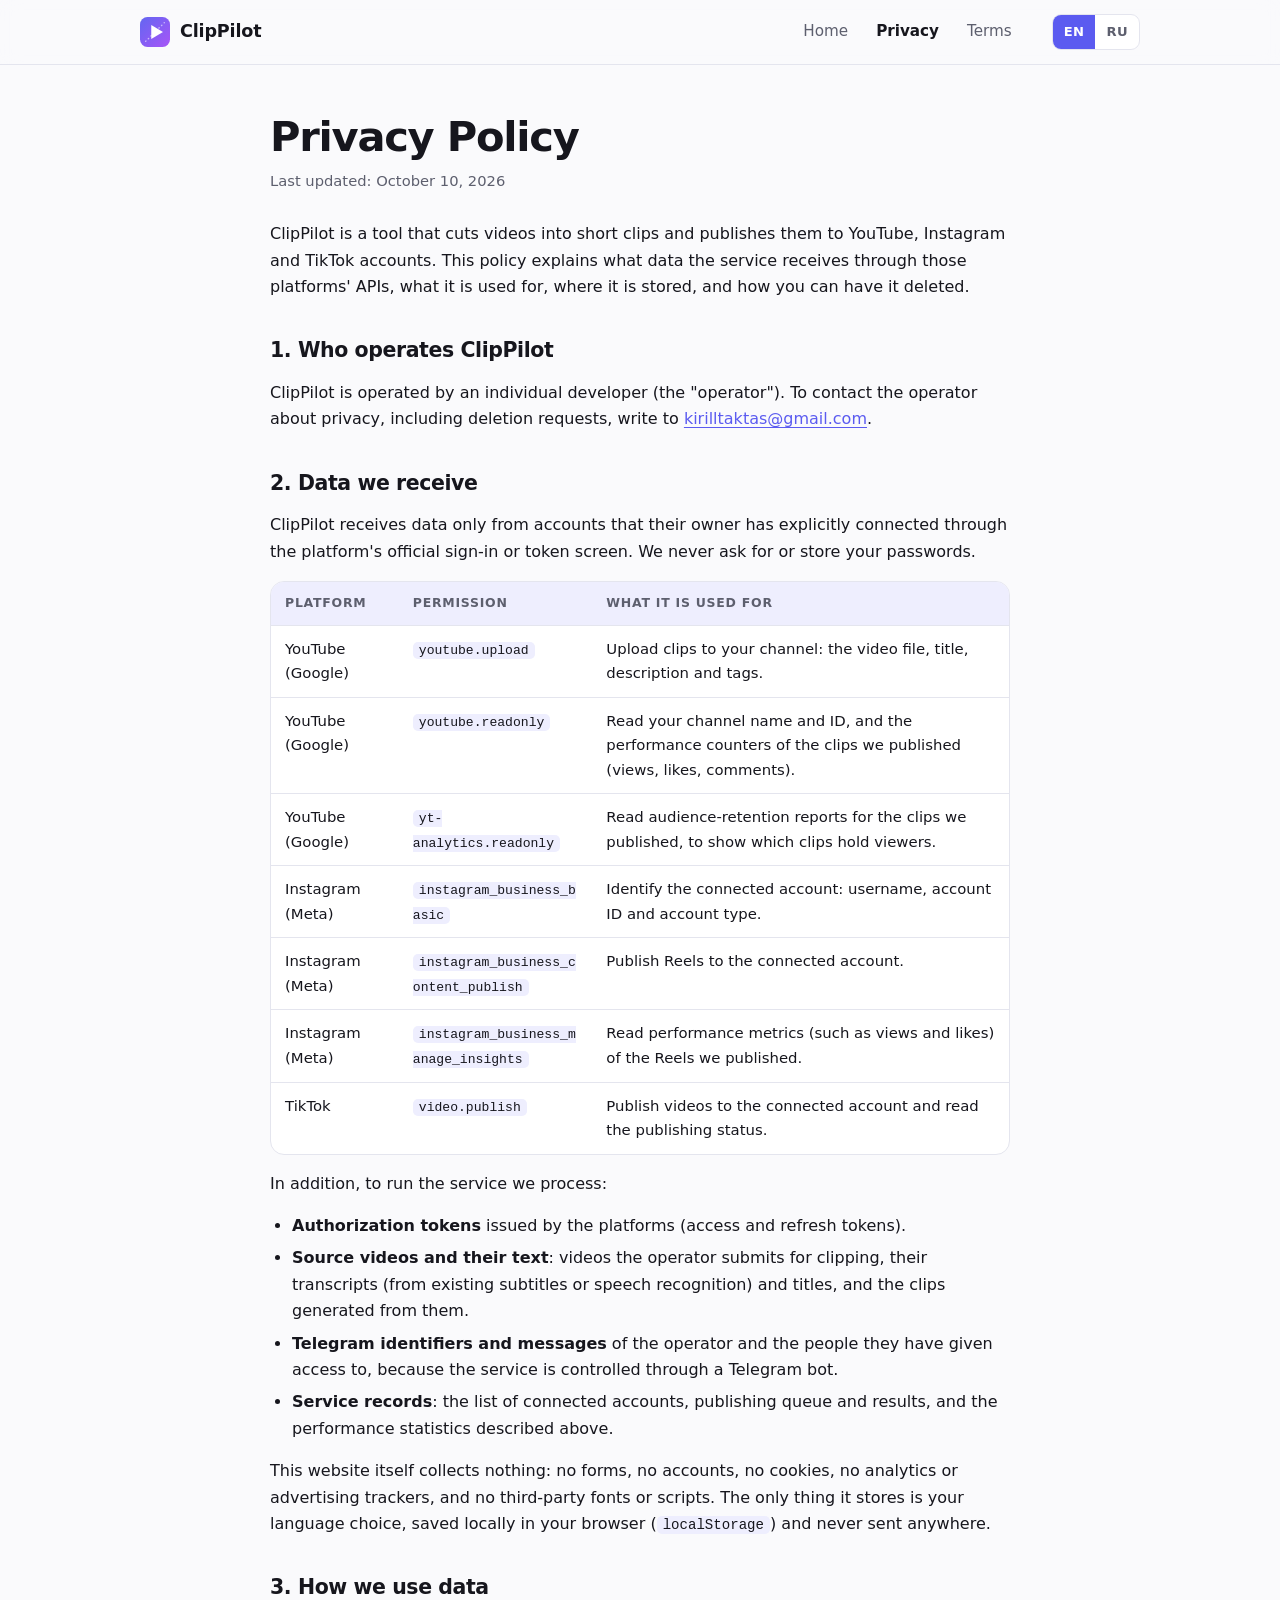
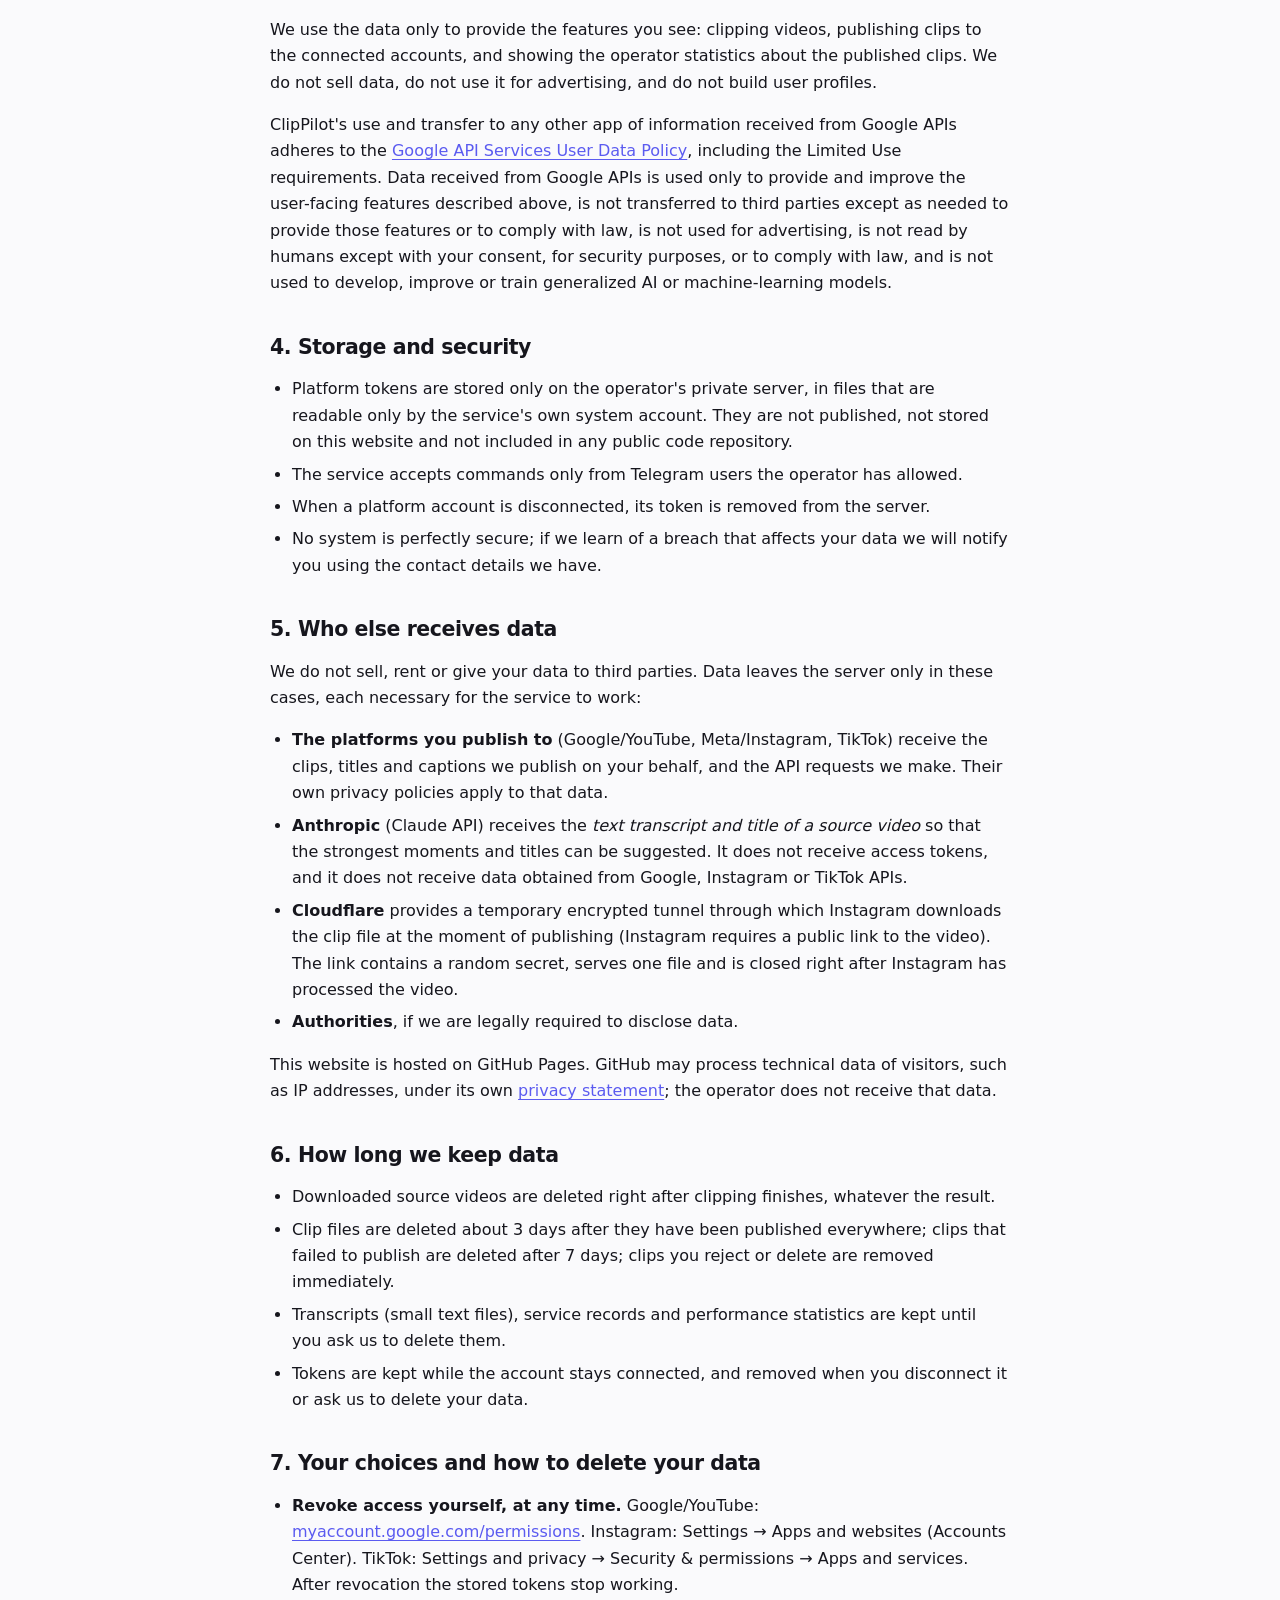
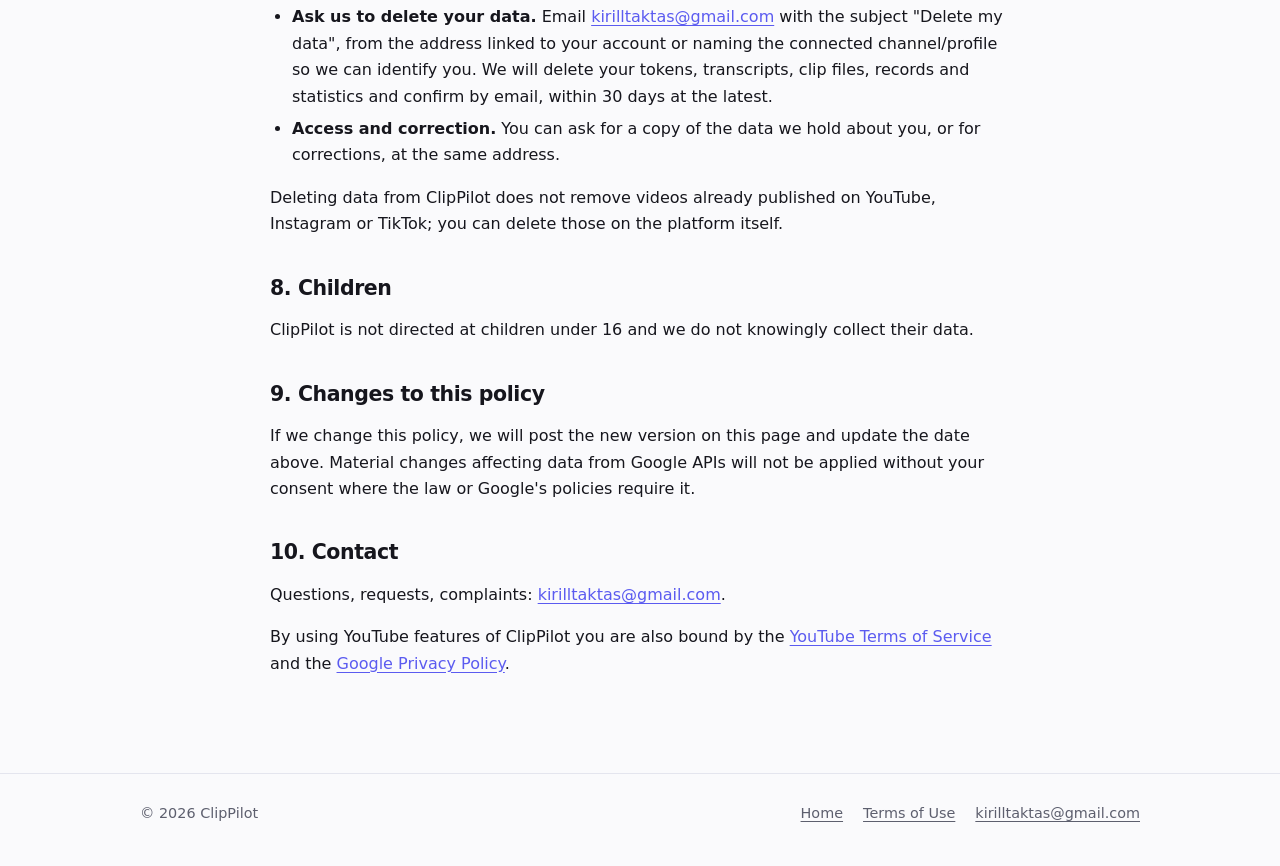
==== site/privacy.html @ 5486f6aa "Add files via upload" ====
<!doctype html>
<html lang="en">
<head>
<meta charset="utf-8">
<meta name="viewport" content="width=device-width, initial-scale=1">
<title data-en="Privacy Policy — ClipPilot" data-ru="Политика конфиденциальности — ClipPilot">Privacy Policy — ClipPilot</title>
<meta name="description" content="How ClipPilot handles data received through the YouTube, Instagram and TikTok APIs, how it is stored, and how to have it deleted." data-en="How ClipPilot handles data received through the YouTube, Instagram and TikTok APIs, how it is stored, and how to have it deleted." data-ru="Как ClipPilot обращается с данными, полученными через API YouTube, Instagram и TikTok, как они хранятся и как их удалить.">
<link rel="icon" type="image/svg+xml" href="assets/logo.svg">
<link rel="stylesheet" href="assets/style.css">
<script src="assets/lang.js"></script>
</head>
<body>

<header class="site-header">
  <div class="wrap">
    <a class="brand" href="index.html"><img src="assets/logo.svg" alt="">ClipPilot</a>
    <nav class="nav" aria-label="Main">
      <a href="index.html"><span lang="en">Home</span><span lang="ru">Главная</span></a>
      <a href="privacy.html" aria-current="page"><span lang="en">Privacy</span><span lang="ru">Конфиденциальность</span></a>
      <a href="terms.html"><span lang="en">Terms</span><span lang="ru">Условия</span></a>
    </nav>
    <div class="lang-switch" role="group" aria-label="Language">
      <button type="button" data-set-lang="en" aria-pressed="true">EN</button>
      <button type="button" data-set-lang="ru" aria-pressed="false">RU</button>
    </div>
  </div>
</header>

<main>
<div class="wrap narrow">

<!-- ===================== ENGLISH ===================== -->
<article class="doc" lang="en">
  <h1>Privacy Policy</h1>
  <p class="meta">Last updated: October 10, 2026</p>

  <p class="summary">ClipPilot is a tool that cuts videos into short clips and publishes them to YouTube, Instagram and TikTok accounts. This policy explains what data the service receives through those platforms' APIs, what it is used for, where it is stored, and how you can have it deleted.</p>

  <h2>1. Who operates ClipPilot</h2>
  <p>ClipPilot is operated by an individual developer (the "operator"). To contact the operator about privacy, including deletion requests, write to <a href="mailto:kirilltaktas@gmail.com">kirilltaktas@gmail.com</a>.</p>

  <h2>2. Data we receive</h2>
  <p>ClipPilot receives data only from accounts that their owner has explicitly connected through the platform's official sign-in or token screen. We never ask for or store your passwords.</p>
  <div class="table-wrap">
    <table>
      <thead><tr><th>Platform</th><th>Permission</th><th>What it is used for</th></tr></thead>
      <tbody>
        <tr><td>YouTube (Google)</td><td><code>youtube.upload</code></td><td>Upload clips to your channel: the video file, title, description and tags.</td></tr>
        <tr><td>YouTube (Google)</td><td><code>youtube.readonly</code></td><td>Read your channel name and ID, and the performance counters of the clips we published (views, likes, comments).</td></tr>
        <tr><td>YouTube (Google)</td><td><code>yt-analytics.readonly</code></td><td>Read audience-retention reports for the clips we published, to show which clips hold viewers.</td></tr>
        <tr><td>Instagram (Meta)</td><td><code>instagram_business_basic</code></td><td>Identify the connected account: username, account ID and account type.</td></tr>
        <tr><td>Instagram (Meta)</td><td><code>instagram_business_content_publish</code></td><td>Publish Reels to the connected account.</td></tr>
        <tr><td>Instagram (Meta)</td><td><code>instagram_business_manage_insights</code></td><td>Read performance metrics (such as views and likes) of the Reels we published.</td></tr>
        <tr><td>TikTok</td><td><code>video.publish</code></td><td>Publish videos to the connected account and read the publishing status.</td></tr>
      </tbody>
    </table>
  </div>
  <p>In addition, to run the service we process:</p>
  <ul>
    <li><strong>Authorization tokens</strong> issued by the platforms (access and refresh tokens).</li>
    <li><strong>Source videos and their text</strong>: videos the operator submits for clipping, their transcripts (from existing subtitles or speech recognition) and titles, and the clips generated from them.</li>
    <li><strong>Telegram identifiers and messages</strong> of the operator and the people they have given access to, because the service is controlled through a Telegram bot.</li>
    <li><strong>Service records</strong>: the list of connected accounts, publishing queue and results, and the performance statistics described above.</li>
  </ul>
  <p>This website itself collects nothing: no forms, no accounts, no cookies, no analytics or advertising trackers, and no third-party fonts or scripts. The only thing it stores is your language choice, saved locally in your browser (<code>localStorage</code>) and never sent anywhere.</p>

  <h2>3. How we use data</h2>
  <p>We use the data only to provide the features you see: clipping videos, publishing clips to the connected accounts, and showing the operator statistics about the published clips. We do not sell data, do not use it for advertising, and do not build user profiles.</p>
  <p>ClipPilot's use and transfer to any other app of information received from Google APIs adheres to the <a href="https://developers.google.com/terms/api-services-user-data-policy" rel="noopener">Google API Services User Data Policy</a>, including the Limited Use requirements. Data received from Google APIs is used only to provide and improve the user-facing features described above, is not transferred to third parties except as needed to provide those features or to comply with law, is not used for advertising, is not read by humans except with your consent, for security purposes, or to comply with law, and is not used to develop, improve or train generalized AI or machine-learning models.</p>

  <h2>4. Storage and security</h2>
  <ul>
    <li>Platform tokens are stored only on the operator's private server, in files that are readable only by the service's own system account. They are not published, not stored on this website and not included in any public code repository.</li>
    <li>The service accepts commands only from Telegram users the operator has allowed.</li>
    <li>When a platform account is disconnected, its token is removed from the server.</li>
    <li>No system is perfectly secure; if we learn of a breach that affects your data we will notify you using the contact details we have.</li>
  </ul>

  <h2>5. Who else receives data</h2>
  <p>We do not sell, rent or give your data to third parties. Data leaves the server only in these cases, each necessary for the service to work:</p>
  <ul>
    <li><strong>The platforms you publish to</strong> (Google/YouTube, Meta/Instagram, TikTok) receive the clips, titles and captions we publish on your behalf, and the API requests we make. Their own privacy policies apply to that data.</li>
    <li><strong>Anthropic</strong> (Claude API) receives the <em>text transcript and title of a source video</em> so that the strongest moments and titles can be suggested. It does not receive access tokens, and it does not receive data obtained from Google, Instagram or TikTok APIs.</li>
    <li><strong>Cloudflare</strong> provides a temporary encrypted tunnel through which Instagram downloads the clip file at the moment of publishing (Instagram requires a public link to the video). The link contains a random secret, serves one file and is closed right after Instagram has processed the video.</li>
    <li><strong>Authorities</strong>, if we are legally required to disclose data.</li>
  </ul>
  <p>This website is hosted on GitHub Pages. GitHub may process technical data of visitors, such as IP addresses, under its own <a href="https://docs.github.com/en/site-policy/privacy-policies/github-general-privacy-statement" rel="noopener">privacy statement</a>; the operator does not receive that data.</p>

  <h2>6. How long we keep data</h2>
  <ul>
    <li>Downloaded source videos are deleted right after clipping finishes, whatever the result.</li>
    <li>Clip files are deleted about 3 days after they have been published everywhere; clips that failed to publish are deleted after 7 days; clips you reject or delete are removed immediately.</li>
    <li>Transcripts (small text files), service records and performance statistics are kept until you ask us to delete them.</li>
    <li>Tokens are kept while the account stays connected, and removed when you disconnect it or ask us to delete your data.</li>
  </ul>

  <h2 id="delete">7. Your choices and how to delete your data</h2>
  <ul>
    <li><strong>Revoke access yourself, at any time.</strong> Google/YouTube: <a href="https://myaccount.google.com/permissions" rel="noopener">myaccount.google.com/permissions</a>. Instagram: Settings → Apps and websites (Accounts Center). TikTok: Settings and privacy → Security &amp; permissions → Apps and services. After revocation the stored tokens stop working.</li>
    <li><strong>Ask us to delete your data.</strong> Email <a href="mailto:kirilltaktas@gmail.com">kirilltaktas@gmail.com</a> with the subject "Delete my data", from the address linked to your account or naming the connected channel/profile so we can identify you. We will delete your tokens, transcripts, clip files, records and statistics and confirm by email, within 30 days at the latest.</li>
    <li><strong>Access and correction.</strong> You can ask for a copy of the data we hold about you, or for corrections, at the same address.</li>
  </ul>
  <p>Deleting data from ClipPilot does not remove videos already published on YouTube, Instagram or TikTok; you can delete those on the platform itself.</p>

  <h2>8. Children</h2>
  <p>ClipPilot is not directed at children under 16 and we do not knowingly collect their data.</p>

  <h2>9. Changes to this policy</h2>
  <p>If we change this policy, we will post the new version on this page and update the date above. Material changes affecting data from Google APIs will not be applied without your consent where the law or Google's policies require it.</p>

  <h2>10. Contact</h2>
  <p>Questions, requests, complaints: <a href="mailto:kirilltaktas@gmail.com">kirilltaktas@gmail.com</a>.</p>
  <p>By using YouTube features of ClipPilot you are also bound by the <a href="https://www.youtube.com/t/terms" rel="noopener">YouTube Terms of Service</a> and the <a href="https://policies.google.com/privacy" rel="noopener">Google Privacy Policy</a>.</p>
</article>

<!-- ===================== РУССКИЙ ===================== -->
<article class="doc" lang="ru">
  <h1>Политика конфиденциальности</h1>
  <p class="meta">Обновлено: 10 октября 2026 г.</p>

  <p class="summary">ClipPilot — инструмент, который нарезает видео на короткие клипы и публикует их в аккаунты YouTube, Instagram и TikTok. Здесь описано, какие данные сервис получает через API этих площадок, для чего они нужны, где хранятся и как их удалить.</p>

  <h2>1. Кто управляет ClipPilot</h2>
  <p>ClipPilot управляется частным разработчиком (далее — «оператор»). По вопросам конфиденциальности, включая удаление данных, пишите на <a href="mailto:kirilltaktas@gmail.com">kirilltaktas@gmail.com</a>.</p>

  <h2>2. Какие данные мы получаем</h2>
  <p>ClipPilot получает данные только из тех аккаунтов, которые их владелец сам подключил через официальный вход или экран выдачи токена площадки. Мы никогда не запрашиваем и не храним ваши пароли.</p>
  <div class="table-wrap">
    <table>
      <thead><tr><th>Площадка</th><th>Разрешение</th><th>Для чего используется</th></tr></thead>
      <tbody>
        <tr><td>YouTube (Google)</td><td><code>youtube.upload</code></td><td>Загрузка клипов на ваш канал: видеофайл, заголовок, описание и теги.</td></tr>
        <tr><td>YouTube (Google)</td><td><code>youtube.readonly</code></td><td>Чтение названия и ID вашего канала и счётчиков опубликованных нами клипов (просмотры, лайки, комментарии).</td></tr>
        <tr><td>YouTube (Google)</td><td><code>yt-analytics.readonly</code></td><td>Чтение отчётов об удержании зрителей по опубликованным нами клипам — чтобы видеть, какие клипы удерживают аудиторию.</td></tr>
        <tr><td>Instagram (Meta)</td><td><code>instagram_business_basic</code></td><td>Определение подключённого аккаунта: имя пользователя, ID и тип аккаунта.</td></tr>
        <tr><td>Instagram (Meta)</td><td><code>instagram_business_content_publish</code></td><td>Публикация Reels в подключённый аккаунт.</td></tr>
        <tr><td>Instagram (Meta)</td><td><code>instagram_business_manage_insights</code></td><td>Чтение показателей (например, просмотров и лайков) опубликованных нами Reels.</td></tr>
        <tr><td>TikTok</td><td><code>video.publish</code></td><td>Публикация видео в подключённый аккаунт и чтение статуса публикации.</td></tr>
      </tbody>
    </table>
  </div>
  <p>Кроме того, для работы сервиса мы обрабатываем:</p>
  <ul>
    <li><strong>Токены авторизации</strong>, выданные площадками (токены доступа и обновления).</li>
    <li><strong>Исходные видео и их текст</strong>: видео, которые оператор отправляет на нарезку, их транскрипты (из готовых субтитров или распознавания речи) и названия, а также созданные из них клипы.</li>
    <li><strong>Идентификаторы и сообщения в Telegram</strong> оператора и людей, которым он дал доступ, — сервис управляется через Telegram-бота.</li>
    <li><strong>Служебные записи</strong>: список подключённых аккаунтов, очередь публикаций и их результаты, статистика, описанная выше.</li>
  </ul>
  <p>Сам этот сайт ничего не собирает: на нём нет форм, аккаунтов, cookie, аналитики и рекламных трекеров, нет сторонних шрифтов и скриптов. Единственное, что он запоминает, — выбранный вами язык: он сохраняется локально в вашем браузере (<code>localStorage</code>) и никуда не передаётся.</p>

  <h2>3. Как мы используем данные</h2>
  <p>Мы используем данные только для функций, которые вы видите: нарезка видео, публикация клипов в подключённые аккаунты и показ оператору статистики по опубликованным клипам. Мы не продаём данные, не используем их для рекламы и не составляем профили пользователей.</p>
  <p>Использование и передача любому другому приложению информации, полученной из Google API, соответствует <a href="https://developers.google.com/terms/api-services-user-data-policy" rel="noopener">Политике Google в отношении пользовательских данных в API-сервисах</a>, включая требования об ограниченном использовании (Limited Use). Данные из Google API используются только для работы описанных функций; не передаются третьим лицам, кроме случаев, когда это нужно для этих функций или требуется законом; не используются для рекламы; не просматриваются людьми, кроме случаев вашего согласия, безопасности или требования закона; не применяются для разработки, улучшения или обучения универсальных моделей ИИ и машинного обучения.</p>

  <h2>4. Хранение и защита</h2>
  <ul>
    <li>Токены площадок хранятся только на личном сервере оператора, в файлах, доступных лишь системной учётной записи самого сервиса. Они не публикуются, не лежат на этом сайте и не входят ни в один публичный репозиторий кода.</li>
    <li>Сервис принимает команды только от пользователей Telegram, которым оператор разрешил доступ.</li>
    <li>При отключении аккаунта площадки его токен удаляется с сервера.</li>
    <li>Абсолютно защищённых систем не бывает; если мы узнаем об утечке, затрагивающей ваши данные, мы сообщим вам по известным нам контактам.</li>
  </ul>

  <h2>5. Кто ещё получает данные</h2>
  <p>Мы не продаём, не сдаём в аренду и не передаём ваши данные третьим лицам. Данные покидают сервер только в следующих случаях, и каждый из них необходим для работы сервиса:</p>
  <ul>
    <li><strong>Площадки, на которые вы публикуете</strong> (Google/YouTube, Meta/Instagram, TikTok), получают клипы, заголовки и подписи, которые мы публикуем от вашего имени, и наши API-запросы. К этим данным применяются их собственные политики конфиденциальности.</li>
    <li><strong>Anthropic</strong> (Claude API) получает <em>текстовый транскрипт и название исходного видео</em>, чтобы предложить самые сильные моменты и заголовки. Токены доступа и данные, полученные через API Google, Instagram или TikTok, туда не передаются.</li>
    <li><strong>Cloudflare</strong> даёт временный зашифрованный туннель, через который Instagram скачивает файл клипа в момент публикации (Instagram требует публичную ссылку на видео). Ссылка содержит случайный секрет, отдаёт один файл и закрывается сразу после того, как Instagram обработал видео.</li>
    <li><strong>Государственные органы</strong> — если мы обязаны раскрыть данные по закону.</li>
  </ul>
  <p>Сайт размещён на GitHub Pages. GitHub может обрабатывать технические данные посетителей, например IP-адреса, по своему <a href="https://docs.github.com/en/site-policy/privacy-policies/github-general-privacy-statement" rel="noopener">положению о конфиденциальности</a>; оператор эти данные не получает.</p>

  <h2>6. Как долго мы храним данные</h2>
  <ul>
    <li>Скачанные исходные видео удаляются сразу после завершения нарезки, при любом результате.</li>
    <li>Файлы клипов удаляются примерно через 3 дня после публикации на всех площадках; клипы, которые не удалось опубликовать, — через 7 дней; клипы, которые вы отклонили или удалили, — сразу.</li>
    <li>Транскрипты (небольшие текстовые файлы), служебные записи и статистика хранятся, пока вы не попросите их удалить.</li>
    <li>Токены хранятся, пока аккаунт подключён, и удаляются при отключении аккаунта или по вашему запросу на удаление данных.</li>
  </ul>

  <h2 id="delete-ru">7. Ваши возможности и как удалить данные</h2>
  <ul>
    <li><strong>Отозвать доступ можно самому в любой момент.</strong> Google/YouTube: <a href="https://myaccount.google.com/permissions" rel="noopener">myaccount.google.com/permissions</a>. Instagram: Настройки → Приложения и сайты (Центр аккаунтов). TikTok: Настройки и конфиденциальность → Безопасность и разрешения → Приложения и сервисы. После отзыва сохранённые токены перестают работать.</li>
    <li><strong>Попросить нас удалить ваши данные.</strong> Напишите на <a href="mailto:kirilltaktas@gmail.com">kirilltaktas@gmail.com</a> с темой «Удалить мои данные» — с адреса, привязанного к вашему аккаунту, или указав подключённый канал/профиль, чтобы мы могли вас определить. Мы удалим ваши токены, транскрипты, файлы клипов, записи и статистику и подтвердим это письмом — не позднее чем через 30 дней.</li>
    <li><strong>Доступ и исправление.</strong> Вы можете запросить копию хранящихся о вас данных или их исправление по тому же адресу.</li>
  </ul>
  <p>Удаление данных из ClipPilot не удаляет видео, уже опубликованные на YouTube, в Instagram или TikTok; их можно удалить на самой площадке.</p>

  <h2>8. Дети</h2>
  <p>ClipPilot не предназначен для детей младше 16 лет, и мы сознательно не собираем их данные.</p>

  <h2>9. Изменения политики</h2>
  <p>Если мы изменим эту политику, новая версия появится на этой странице, а дата вверху будет обновлена. Существенные изменения, касающиеся данных из Google API, не будут применяться без вашего согласия там, где этого требуют закон или правила Google.</p>

  <h2>10. Контакты</h2>
  <p>Вопросы, запросы, жалобы: <a href="mailto:kirilltaktas@gmail.com">kirilltaktas@gmail.com</a>.</p>
  <p>Используя функции YouTube в ClipPilot, вы также принимаете <a href="https://www.youtube.com/t/terms" rel="noopener">Условия использования YouTube</a> и <a href="https://policies.google.com/privacy" rel="noopener">Политику конфиденциальности Google</a>.</p>
</article>

</div>
</main>

<footer class="site-footer">
  <div class="wrap">
    <div class="row">
      <span>© 2026 ClipPilot</span>
      <span class="links">
        <a href="index.html"><span lang="en">Home</span><span lang="ru">Главная</span></a>
        <a href="terms.html"><span lang="en">Terms of Use</span><span lang="ru">Условия использования</span></a>
        <a href="mailto:kirilltaktas@gmail.com">kirilltaktas@gmail.com</a>
      </span>
    </div>
  </div>
</footer>

</body>
</html>
---- site/assets/style.css ----
:root {
  --bg: #fafafc;
  --surface: #ffffff;
  --fg: #16161d;
  --muted: #5d5f6e;
  --border: #e4e5ee;
  --accent: #5b5bf0;
  --accent-soft: #eeeefe;
  --accent-fg: #ffffff;
  --grad: linear-gradient(135deg, #6366f1, #a855f7);
  --shadow: 0 1px 2px rgba(22, 22, 29, .04), 0 8px 24px rgba(22, 22, 29, .05);
  --radius: 14px;
  color-scheme: light;
}

@media (prefers-color-scheme: dark) {
  :root {
    --bg: #0f0f15;
    --surface: #171721;
    --fg: #ececf3;
    --muted: #a0a2b4;
    --border: #272735;
    --accent: #8b8bff;
    --accent-soft: #22223a;
    --accent-fg: #0f0f15;
    --shadow: 0 1px 2px rgba(0, 0, 0, .3), 0 8px 24px rgba(0, 0, 0, .25);
    color-scheme: dark;
  }
}

/* Language blocks: English unless JS switched the page to Russian */
html:not([data-lang="ru"]) body [lang="ru"] { display: none !important; }
html[data-lang="ru"] body [lang="en"] { display: none !important; }

* { box-sizing: border-box; }

html { scroll-behavior: smooth; }

body {
  margin: 0;
  background: var(--bg);
  color: var(--fg);
  font: 16px/1.65 system-ui, -apple-system, "Segoe UI", Roboto, "Helvetica Neue", Arial, sans-serif;
  -webkit-font-smoothing: antialiased;
}

a { color: var(--accent); text-underline-offset: 3px; }
a:hover { text-decoration-thickness: 2px; }

:focus-visible { outline: 2px solid var(--accent); outline-offset: 3px; border-radius: 4px; }

.wrap { width: 100%; max-width: 1040px; margin: 0 auto; padding: 0 20px; }
.wrap.narrow { max-width: 780px; }

/* ---------- header ---------- */
.site-header {
  position: sticky; top: 0; z-index: 10;
  background: color-mix(in srgb, var(--bg) 85%, transparent);
  backdrop-filter: saturate(160%) blur(10px);
  -webkit-backdrop-filter: saturate(160%) blur(10px);
  border-bottom: 1px solid var(--border);
}
.site-header .wrap { display: flex; align-items: center; gap: 20px; min-height: 64px; flex-wrap: wrap; }

.brand { display: flex; align-items: center; gap: 10px; font-weight: 700; font-size: 1.1rem; color: var(--fg); text-decoration: none; letter-spacing: -.01em; }
.brand img { width: 30px; height: 30px; display: block; }

.nav { display: flex; gap: 4px; margin-left: auto; align-items: center; flex-wrap: wrap; }
.nav a {
  color: var(--muted); text-decoration: none; padding: 6px 12px; border-radius: 8px; font-size: .95rem;
}
.nav a:hover { color: var(--fg); background: var(--accent-soft); }
.nav a[aria-current="page"] { color: var(--fg); font-weight: 600; }

.lang-switch {
  display: inline-flex; border: 1px solid var(--border); border-radius: 9px; overflow: hidden; margin-left: 8px;
  background: var(--surface);
}
.lang-switch button {
  font: inherit; font-size: .82rem; font-weight: 600; letter-spacing: .03em;
  border: 0; background: transparent; color: var(--muted); padding: 6px 11px; cursor: pointer;
}
.lang-switch button[aria-pressed="true"] { background: var(--accent); color: var(--accent-fg); }

/* ---------- hero ---------- */
.hero { padding: 72px 0 56px; }
.eyebrow {
  display: inline-block; font-size: .8rem; font-weight: 700; letter-spacing: .08em; text-transform: uppercase;
  color: var(--accent); background: var(--accent-soft); padding: 5px 12px; border-radius: 999px; margin-bottom: 20px;
}
.hero h1 {
  font-size: clamp(2.1rem, 5.2vw, 3.5rem); line-height: 1.1; letter-spacing: -.03em; margin: 0 0 20px; max-width: 18ch;
}
.hero h1 .grad { background: var(--grad); -webkit-background-clip: text; background-clip: text; color: transparent; }
.lead { font-size: 1.2rem; color: var(--muted); max-width: 60ch; margin: 0 0 28px; }

.btn {
  display: inline-block; text-decoration: none; font-weight: 600; padding: 12px 22px; border-radius: 11px;
  background: var(--grad); color: #fff; box-shadow: var(--shadow);
}
.btn:hover { filter: brightness(1.06); text-decoration: none; }
.btn.ghost { background: transparent; color: var(--fg); border: 1px solid var(--border); box-shadow: none; }
.btn.ghost:hover { background: var(--accent-soft); filter: none; }
.hero .actions { display: flex; gap: 12px; flex-wrap: wrap; }

/* ---------- sections / cards ---------- */
section.block { padding: 40px 0; }
h2 { font-size: 1.7rem; letter-spacing: -.02em; line-height: 1.25; margin: 0 0 8px; }
.sub { color: var(--muted); margin: 0 0 28px; max-width: 62ch; }

.grid { display: grid; gap: 16px; }
.grid.steps { grid-template-columns: repeat(2, 1fr); }
.grid.cols3 { grid-template-columns: repeat(3, 1fr); }

.card {
  background: var(--surface); border: 1px solid var(--border); border-radius: var(--radius); padding: 22px; box-shadow: var(--shadow);
}
.card h3 { margin: 0 0 6px; font-size: 1.08rem; letter-spacing: -.01em; }
.card p { margin: 0; color: var(--muted); font-size: .96rem; }
.card ul { margin: 10px 0 0; padding-left: 18px; color: var(--muted); font-size: .92rem; }
.card li { margin: 3px 0; }

.num {
  display: inline-grid; place-items: center; width: 30px; height: 30px; border-radius: 9px;
  background: var(--grad); color: #fff; font-weight: 700; font-size: .95rem; margin-bottom: 12px;
}
.tag {
  display: inline-block; font-size: .72rem; font-weight: 700; letter-spacing: .06em; text-transform: uppercase;
  color: var(--accent); background: var(--accent-soft); padding: 3px 9px; border-radius: 999px; margin-bottom: 12px;
}

.note {
  background: var(--accent-soft); border: 1px solid var(--border); border-radius: var(--radius); padding: 18px 22px; color: var(--fg);
}
.note p { margin: 0; }
.note p + p { margin-top: 8px; }

/* ---------- legal pages ---------- */
.doc { padding: 48px 0 24px; }
.doc h1 { font-size: clamp(1.9rem, 4.4vw, 2.6rem); letter-spacing: -.03em; line-height: 1.15; margin: 0 0 8px; }
.doc .meta { color: var(--muted); font-size: .92rem; margin: 0 0 28px; }
.doc h2 { font-size: 1.28rem; margin: 34px 0 8px; padding-top: 4px; }
.doc p, .doc li { color: var(--fg); }
.doc ul { padding-left: 22px; }
.doc li { margin: 6px 0; }
.doc .summary { margin: 0 0 8px; }

.table-wrap { overflow-x: auto; margin: 14px 0; border: 1px solid var(--border); border-radius: var(--radius); background: var(--surface); }
table { border-collapse: collapse; width: 100%; font-size: .93rem; min-width: 560px; }
th, td { text-align: left; vertical-align: top; padding: 11px 14px; border-bottom: 1px solid var(--border); }
th { font-size: .78rem; text-transform: uppercase; letter-spacing: .06em; color: var(--muted); background: var(--accent-soft); }
tr:last-child td { border-bottom: 0; }
code { font: .88em ui-monospace, SFMono-Regular, Menlo, Consolas, monospace; background: var(--accent-soft); padding: 1px 6px; border-radius: 5px; word-break: break-word; }

/* ---------- footer ---------- */
.site-footer { margin-top: 56px; border-top: 1px solid var(--border); padding: 28px 0 40px; color: var(--muted); font-size: .9rem; }
.site-footer .row { display: flex; gap: 12px 24px; flex-wrap: wrap; align-items: center; }
.site-footer .links { display: flex; gap: 8px 20px; flex-wrap: wrap; margin-left: auto; }
.site-footer a { color: var(--muted); }
.site-footer a:hover { color: var(--fg); }
.site-footer .legal { margin: 14px 0 0; font-size: .82rem; max-width: 80ch; }

/* ---------- responsive ---------- */
@media (max-width: 820px) {
  .grid.cols3 { grid-template-columns: 1fr; }
}
@media (max-width: 640px) {
  .grid.steps { grid-template-columns: 1fr; }
  .hero { padding: 44px 0 32px; }
  .site-header .wrap { padding-top: 10px; padding-bottom: 10px; gap: 10px; }
  .nav { margin-left: 0; width: 100%; order: 3; }
  .lang-switch { margin-left: auto; order: 2; }
  .site-footer .links { margin-left: 0; }
}

@media (prefers-reduced-motion: reduce) {
  html { scroll-behavior: auto; }
}
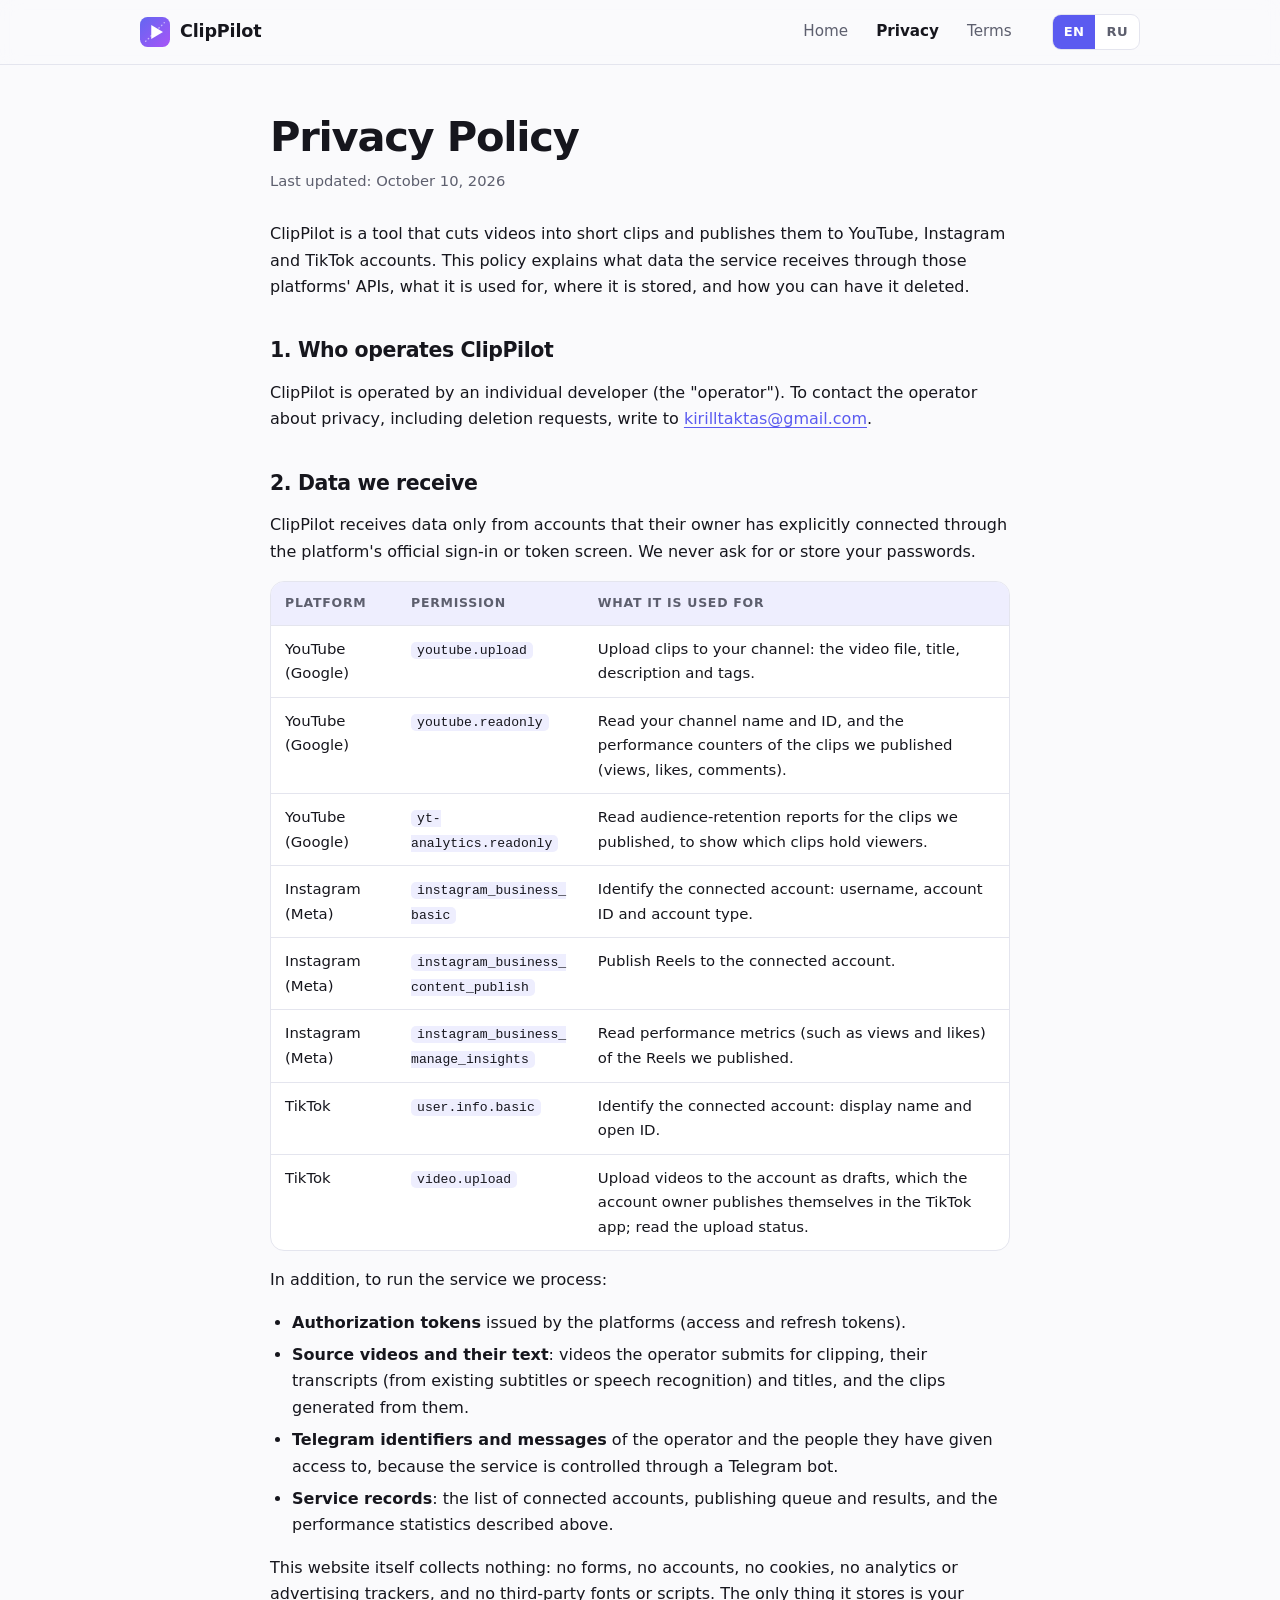
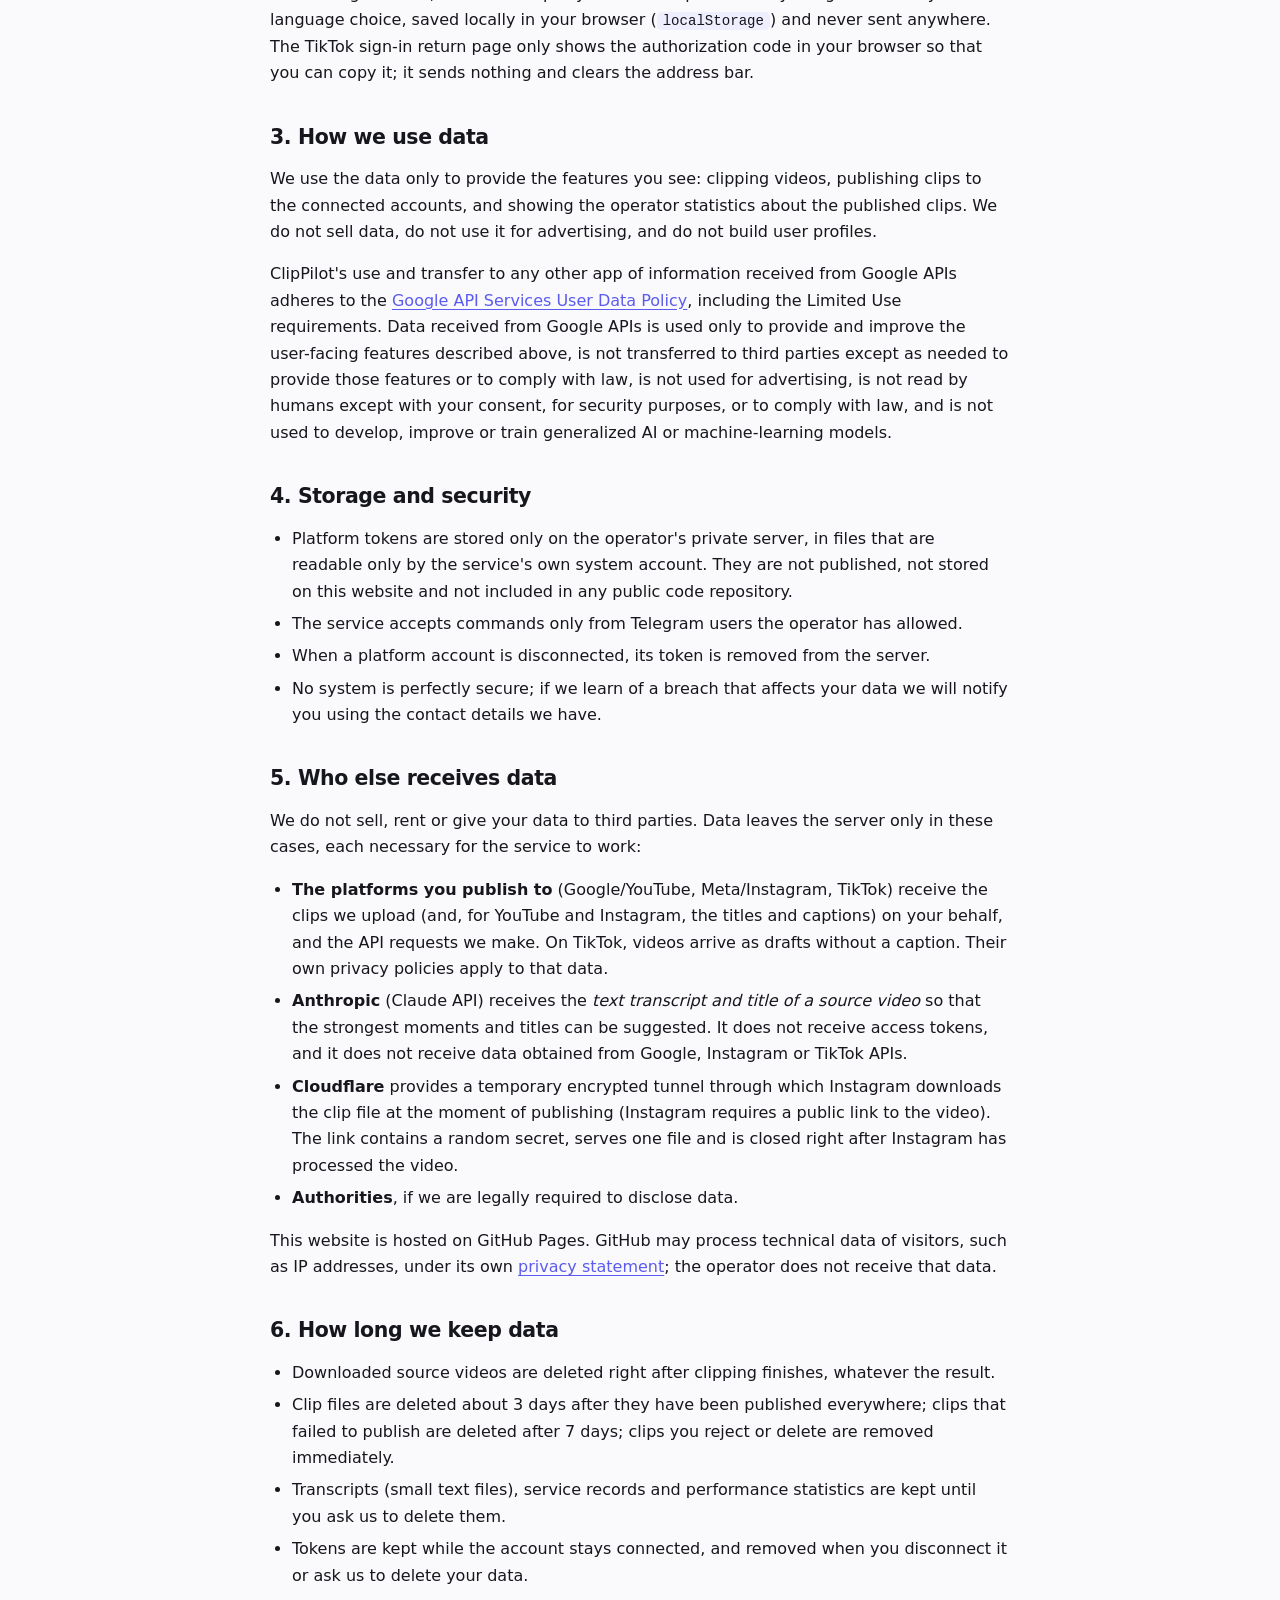
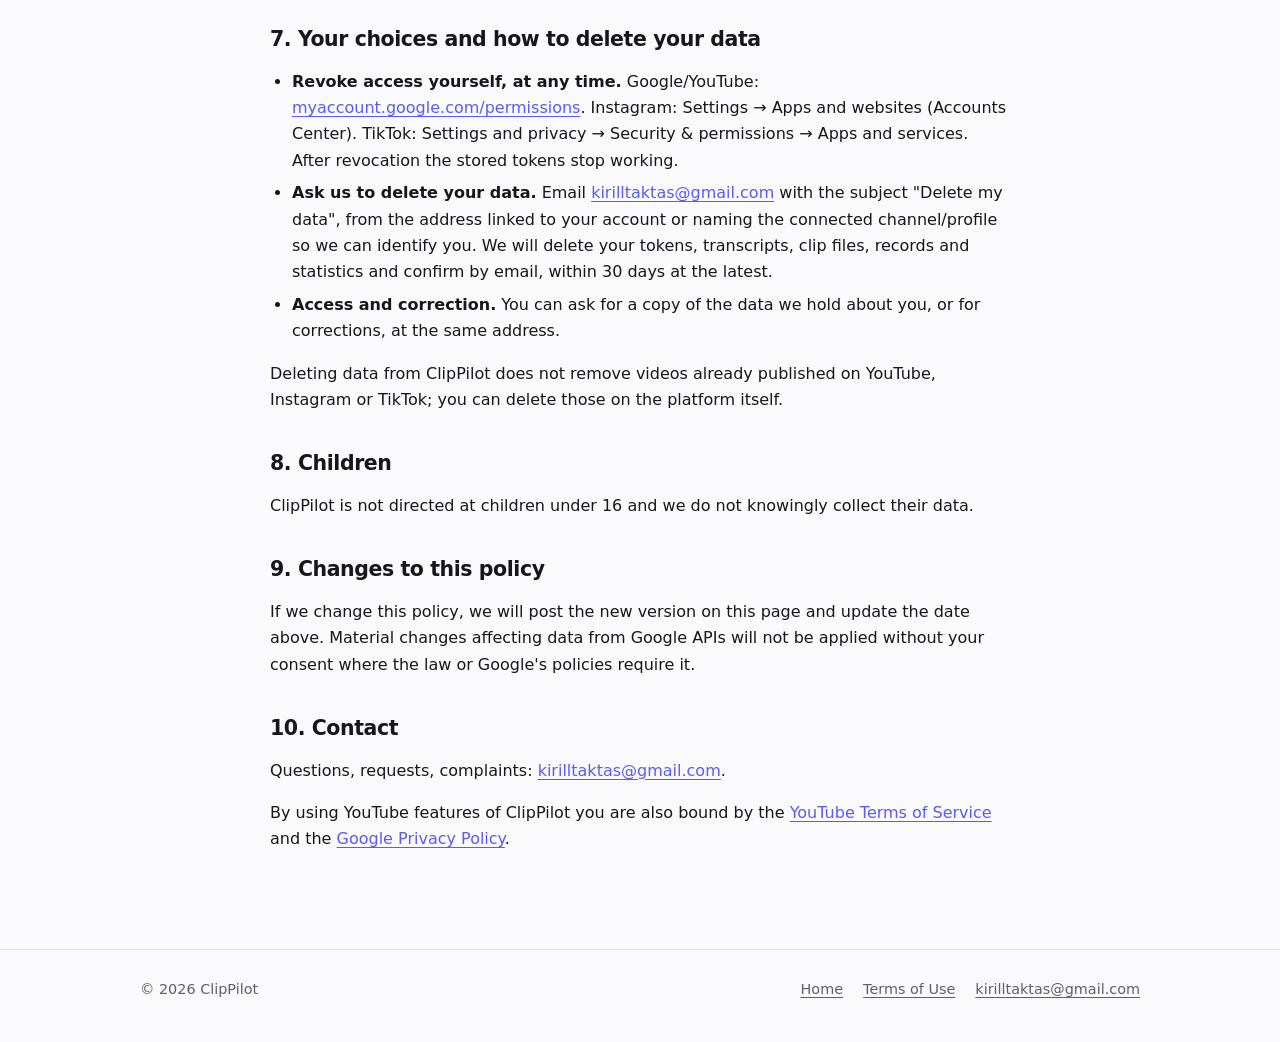
==== commit 0f5d240a: "Add files via upload" ====
--- a/site/privacy.html
+++ b/site/privacy.html
@@ -51,7 +51,8 @@
         <tr><td>Instagram (Meta)</td><td><code>instagram_business_basic</code></td><td>Identify the connected account: username, account ID and account type.</td></tr>
         <tr><td>Instagram (Meta)</td><td><code>instagram_business_content_publish</code></td><td>Publish Reels to the connected account.</td></tr>
         <tr><td>Instagram (Meta)</td><td><code>instagram_business_manage_insights</code></td><td>Read performance metrics (such as views and likes) of the Reels we published.</td></tr>
-        <tr><td>TikTok</td><td><code>video.publish</code></td><td>Publish videos to the connected account and read the publishing status.</td></tr>
+        <tr><td>TikTok</td><td><code>user.info.basic</code></td><td>Identify the connected account: display name and open ID.</td></tr>
+        <tr><td>TikTok</td><td><code>video.upload</code></td><td>Upload videos to the account as drafts, which the account owner publishes themselves in the TikTok app; read the upload status.</td></tr>
       </tbody>
     </table>
   </div>
@@ -62,7 +63,7 @@
     <li><strong>Telegram identifiers and messages</strong> of the operator and the people they have given access to, because the service is controlled through a Telegram bot.</li>
     <li><strong>Service records</strong>: the list of connected accounts, publishing queue and results, and the performance statistics described above.</li>
   </ul>
-  <p>This website itself collects nothing: no forms, no accounts, no cookies, no analytics or advertising trackers, and no third-party fonts or scripts. The only thing it stores is your language choice, saved locally in your browser (<code>localStorage</code>) and never sent anywhere.</p>
+  <p>This website itself collects nothing: no forms, no accounts, no cookies, no analytics or advertising trackers, and no third-party fonts or scripts. The only thing it stores is your language choice, saved locally in your browser (<code>localStorage</code>) and never sent anywhere. The TikTok sign-in return page only shows the authorization code in your browser so that you can copy it; it sends nothing and clears the address bar.</p>
 
   <h2>3. How we use data</h2>
   <p>We use the data only to provide the features you see: clipping videos, publishing clips to the connected accounts, and showing the operator statistics about the published clips. We do not sell data, do not use it for advertising, and do not build user profiles.</p>
@@ -79,7 +80,7 @@
   <h2>5. Who else receives data</h2>
   <p>We do not sell, rent or give your data to third parties. Data leaves the server only in these cases, each necessary for the service to work:</p>
   <ul>
-    <li><strong>The platforms you publish to</strong> (Google/YouTube, Meta/Instagram, TikTok) receive the clips, titles and captions we publish on your behalf, and the API requests we make. Their own privacy policies apply to that data.</li>
+    <li><strong>The platforms you publish to</strong> (Google/YouTube, Meta/Instagram, TikTok) receive the clips we upload (and, for YouTube and Instagram, the titles and captions) on your behalf, and the API requests we make. On TikTok, videos arrive as drafts without a caption. Their own privacy policies apply to that data.</li>
     <li><strong>Anthropic</strong> (Claude API) receives the <em>text transcript and title of a source video</em> so that the strongest moments and titles can be suggested. It does not receive access tokens, and it does not receive data obtained from Google, Instagram or TikTok APIs.</li>
     <li><strong>Cloudflare</strong> provides a temporary encrypted tunnel through which Instagram downloads the clip file at the moment of publishing (Instagram requires a public link to the video). The link contains a random secret, serves one file and is closed right after Instagram has processed the video.</li>
     <li><strong>Authorities</strong>, if we are legally required to disclose data.</li>
@@ -135,7 +136,8 @@
         <tr><td>Instagram (Meta)</td><td><code>instagram_business_basic</code></td><td>Определение подключённого аккаунта: имя пользователя, ID и тип аккаунта.</td></tr>
         <tr><td>Instagram (Meta)</td><td><code>instagram_business_content_publish</code></td><td>Публикация Reels в подключённый аккаунт.</td></tr>
         <tr><td>Instagram (Meta)</td><td><code>instagram_business_manage_insights</code></td><td>Чтение показателей (например, просмотров и лайков) опубликованных нами Reels.</td></tr>
-        <tr><td>TikTok</td><td><code>video.publish</code></td><td>Публикация видео в подключённый аккаунт и чтение статуса публикации.</td></tr>
+        <tr><td>TikTok</td><td><code>user.info.basic</code></td><td>Определение подключённого аккаунта: отображаемое имя и open ID.</td></tr>
+        <tr><td>TikTok</td><td><code>video.upload</code></td><td>Загрузка видео в аккаунт как черновика, который владелец публикует сам в приложении TikTok; чтение статуса загрузки.</td></tr>
       </tbody>
     </table>
   </div>
@@ -146,7 +148,7 @@
     <li><strong>Идентификаторы и сообщения в Telegram</strong> оператора и людей, которым он дал доступ, — сервис управляется через Telegram-бота.</li>
     <li><strong>Служебные записи</strong>: список подключённых аккаунтов, очередь публикаций и их результаты, статистика, описанная выше.</li>
   </ul>
-  <p>Сам этот сайт ничего не собирает: на нём нет форм, аккаунтов, cookie, аналитики и рекламных трекеров, нет сторонних шрифтов и скриптов. Единственное, что он запоминает, — выбранный вами язык: он сохраняется локально в вашем браузере (<code>localStorage</code>) и никуда не передаётся.</p>
+  <p>Сам этот сайт ничего не собирает: на нём нет форм, аккаунтов, cookie, аналитики и рекламных трекеров, нет сторонних шрифтов и скриптов. Единственное, что он запоминает, — выбранный вами язык: он сохраняется локально в вашем браузере (<code>localStorage</code>) и никуда не передаётся. Страница возврата после входа через TikTok лишь показывает код авторизации в вашем браузере, чтобы вы могли его скопировать; она ничего не отправляет и очищает адресную строку.</p>
 
   <h2>3. Как мы используем данные</h2>
   <p>Мы используем данные только для функций, которые вы видите: нарезка видео, публикация клипов в подключённые аккаунты и показ оператору статистики по опубликованным клипам. Мы не продаём данные, не используем их для рекламы и не составляем профили пользователей.</p>
@@ -163,7 +165,7 @@
   <h2>5. Кто ещё получает данные</h2>
   <p>Мы не продаём, не сдаём в аренду и не передаём ваши данные третьим лицам. Данные покидают сервер только в следующих случаях, и каждый из них необходим для работы сервиса:</p>
   <ul>
-    <li><strong>Площадки, на которые вы публикуете</strong> (Google/YouTube, Meta/Instagram, TikTok), получают клипы, заголовки и подписи, которые мы публикуем от вашего имени, и наши API-запросы. К этим данным применяются их собственные политики конфиденциальности.</li>
+    <li><strong>Площадки, на которые вы публикуете</strong> (Google/YouTube, Meta/Instagram, TikTok), получают клипы, которые мы загружаем (а на YouTube и в Instagram — ещё заголовки и подписи) от вашего имени, и наши API-запросы. В TikTok видео приходят черновиками без подписи. К этим данным применяются их собственные политики конфиденциальности.</li>
     <li><strong>Anthropic</strong> (Claude API) получает <em>текстовый транскрипт и название исходного видео</em>, чтобы предложить самые сильные моменты и заголовки. Токены доступа и данные, полученные через API Google, Instagram или TikTok, туда не передаются.</li>
     <li><strong>Cloudflare</strong> даёт временный зашифрованный туннель, через который Instagram скачивает файл клипа в момент публикации (Instagram требует публичную ссылку на видео). Ссылка содержит случайный секрет, отдаёт один файл и закрывается сразу после того, как Instagram обработал видео.</li>
     <li><strong>Государственные органы</strong> — если мы обязаны раскрыть данные по закону.</li>
